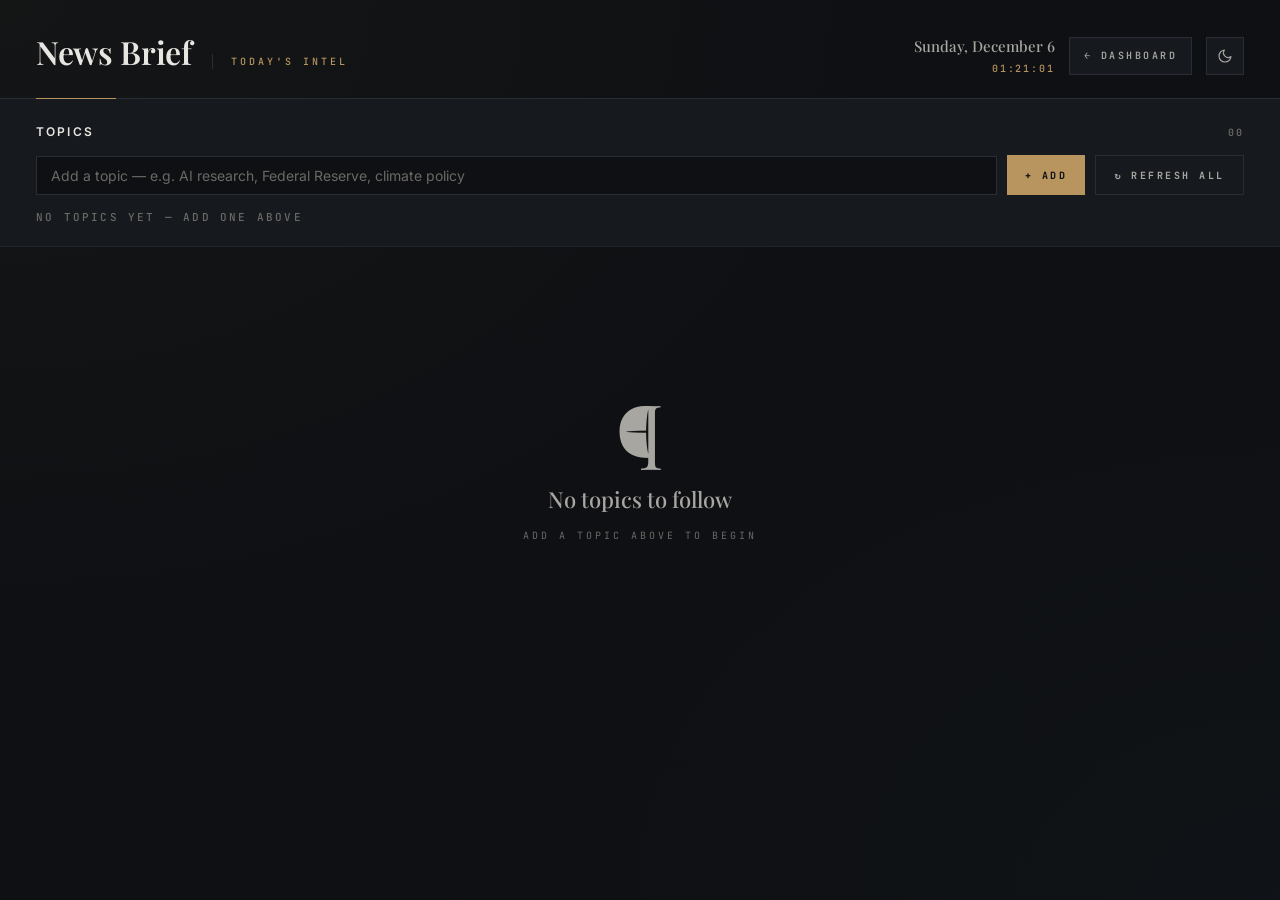
==== apps/news.html @ 4400aa6f "Add News Brief app (apps/news.html)" ====
<!DOCTYPE html>
<html lang="en">
<head>
<meta charset="UTF-8">
<meta name="viewport" content="width=device-width, initial-scale=1.0">
<title>News Brief — Daily Command</title>
<link rel="preconnect" href="https://fonts.googleapis.com">
<link rel="preconnect" href="https://fonts.gstatic.com" crossorigin>
<link href="https://fonts.googleapis.com/css2?family=Playfair+Display:wght@400;500;600;700&family=Inter:wght@300;400;500;600;700;800&family=JetBrains+Mono:wght@400;500;600;700&display=swap" rel="stylesheet">
<style>
  :root, [data-theme="dark"] {
    --bg: #0e1013;
    --bg-panel: #16191d;
    --bg-soft: #1d2126;
    --bg-hover: #22262c;
    --ink: #e8e6e1;
    --ink-soft: #a8a6a1;
    --ink-muted: #6b6966;
    --line: #2a2e34;
    --line-soft: #21252a;
    --accent: #b8945f;
    --accent-dim: #8a6d44;
    --urgent: #9c2b2b;
    --today: #b57832;
    --week: #4a6b50;
    --long: #3d5b7a;
    --body-gradient-1: rgba(184, 148, 95, 0.04);
    --body-gradient-2: rgba(61, 91, 122, 0.03);
  }
  [data-theme="light"] {
    --bg: #f1ece2;
    --bg-panel: #fbf8f1;
    --bg-soft: #e9e3d5;
    --bg-hover: #ded6c4;
    --ink: #1a1614;
    --ink-soft: #4a453e;
    --ink-muted: #8a8680;
    --line: #c8bfae;
    --line-soft: #dcd4c2;
    --accent: #8a6d44;
    --accent-dim: #6b5433;
    --urgent: #8a2424;
    --today: #9a6428;
    --week: #3f5a43;
    --long: #2f4a63;
    --body-gradient-1: rgba(138, 109, 68, 0.05);
    --body-gradient-2: rgba(47, 74, 99, 0.04);
  }

  * { box-sizing: border-box; margin: 0; padding: 0; }
  html, body { min-height: 100%; }
  body {
    font-family: 'Inter', sans-serif;
    background: var(--bg);
    color: var(--ink);
    font-size: 14px;
    line-height: 1.5;
    -webkit-font-smoothing: antialiased;
    background-image:
      radial-gradient(ellipse at top left, var(--body-gradient-1), transparent 50%),
      radial-gradient(ellipse at bottom right, var(--body-gradient-2), transparent 50%);
    transition: background-color 0.3s ease, color 0.3s ease;
  }

  .app { max-width: 1400px; margin: 0 auto; padding: 0; }

  /* ============ Header ============ */
  header {
    display: flex;
    justify-content: space-between;
    align-items: flex-end;
    padding: 28px 36px 22px;
    border-bottom: 1px solid var(--line);
    position: relative;
  }
  header::after {
    content: '';
    position: absolute;
    bottom: -1px; left: 36px;
    width: 80px; height: 1px;
    background: var(--accent);
  }
  .brand { display: flex; align-items: baseline; gap: 20px; }
  .brand-mark {
    font-family: 'Playfair Display', serif;
    font-weight: 600;
    font-size: 32px;
    letter-spacing: -0.01em;
    color: var(--ink);
  }
  .brand-sub {
    font-family: 'JetBrains Mono', monospace;
    font-size: 10px;
    letter-spacing: 0.3em;
    text-transform: uppercase;
    color: var(--accent);
    border-left: 1px solid var(--line);
    padding-left: 18px;
    font-weight: 500;
  }
  .header-right { display: flex; align-items: flex-start; gap: 14px; }
  .header-info { text-align: right; }
  .date-display {
    font-family: 'Playfair Display', serif;
    font-size: 15px;
    font-weight: 500;
    color: var(--ink-soft);
  }
  .time-display {
    font-family: 'JetBrains Mono', monospace;
    font-size: 10px;
    color: var(--accent);
    letter-spacing: 0.18em;
    margin-top: 4px;
    font-weight: 500;
  }
  .back-link, .theme-toggle {
    height: 38px;
    background: var(--bg-panel);
    border: 1px solid var(--line);
    color: var(--ink-soft);
    cursor: pointer;
    display: inline-flex;
    align-items: center;
    transition: all 0.2s;
    flex-shrink: 0;
    margin-top: 2px;
    font-family: 'JetBrains Mono', monospace;
    font-size: 10px;
    letter-spacing: 0.25em;
    text-transform: uppercase;
    font-weight: 600;
    text-decoration: none;
    padding: 0 14px;
  }
  .theme-toggle { width: 38px; padding: 0; justify-content: center; }
  .back-link:hover, .theme-toggle:hover { border-color: var(--accent); color: var(--accent); }
  .theme-toggle svg { width: 16px; height: 16px; stroke-width: 1.75; }
  .icon-sun { display: none; }
  .icon-moon { display: block; }
  [data-theme="light"] .icon-sun { display: block; }
  [data-theme="light"] .icon-moon { display: none; }

  /* ============ Topic Bar ============ */
  .topic-bar {
    padding: 24px 36px 20px;
    border-bottom: 1px solid var(--line-soft);
    background: var(--bg-panel);
  }
  .topic-bar-head {
    display: flex;
    justify-content: space-between;
    align-items: baseline;
    margin-bottom: 14px;
  }
  .topic-bar-title {
    font-family: 'Inter', sans-serif;
    font-size: 12px;
    font-weight: 600;
    letter-spacing: 0.18em;
    text-transform: uppercase;
    color: var(--ink);
  }
  .topic-bar-meta {
    font-family: 'JetBrains Mono', monospace;
    font-size: 10px;
    color: var(--ink-muted);
    letter-spacing: 0.2em;
    text-transform: uppercase;
    font-weight: 600;
  }

  .topic-input-row {
    display: flex;
    align-items: center;
    gap: 10px;
    margin-bottom: 14px;
  }
  .topic-input {
    flex: 1;
    background: var(--bg);
    border: 1px solid var(--line);
    color: var(--ink);
    padding: 10px 14px;
    font-family: 'Inter', sans-serif;
    font-size: 14px;
    outline: none;
    transition: border-color 0.15s;
  }
  .topic-input:focus { border-color: var(--accent); }
  .topic-input::placeholder { color: var(--ink-muted); }

  .topic-add-btn, .refresh-all-btn {
    background: var(--accent);
    color: var(--bg);
    border: none;
    padding: 10px 18px;
    font-family: 'JetBrains Mono', monospace;
    font-size: 10px;
    letter-spacing: 0.25em;
    text-transform: uppercase;
    cursor: pointer;
    font-weight: 700;
    transition: background 0.15s;
    height: 40px;
    white-space: nowrap;
  }
  .topic-add-btn:hover, .refresh-all-btn:hover { background: var(--accent-dim); }
  [data-theme="light"] .topic-add-btn, [data-theme="light"] .refresh-all-btn { color: #fbf8f1; }
  .refresh-all-btn.secondary {
    background: transparent;
    color: var(--ink-soft);
    border: 1px solid var(--line);
  }
  .refresh-all-btn.secondary:hover { background: var(--bg-soft); color: var(--accent); border-color: var(--accent); }
  [data-theme="light"] .refresh-all-btn.secondary { color: var(--ink-soft); }

  .chips {
    display: flex;
    flex-wrap: wrap;
    gap: 8px;
  }
  .chip {
    display: inline-flex;
    align-items: center;
    gap: 8px;
    background: var(--bg);
    border: 1px solid var(--line);
    color: var(--ink-soft);
    padding: 6px 10px 6px 14px;
    font-family: 'Inter', sans-serif;
    font-size: 12px;
    font-weight: 500;
    letter-spacing: 0.02em;
    transition: all 0.15s;
  }
  .chip:hover { border-color: var(--accent-dim); color: var(--ink); }
  .chip-remove {
    background: none;
    border: none;
    color: var(--ink-muted);
    cursor: pointer;
    font-size: 16px;
    line-height: 1;
    padding: 0 2px;
    transition: color 0.15s;
  }
  .chip-remove:hover { color: var(--urgent); }
  .chips-empty {
    font-family: 'JetBrains Mono', monospace;
    font-size: 11px;
    letter-spacing: 0.2em;
    text-transform: uppercase;
    color: var(--ink-muted);
    font-weight: 500;
  }

  /* ============ Feed ============ */
  .feed { padding: 24px 36px 60px; }

  .feed-empty {
    text-align: center;
    padding: 120px 20px;
    color: var(--ink-muted);
  }
  .feed-empty-mark {
    font-family: 'Playfair Display', serif;
    font-size: 72px;
    color: var(--ink-soft);
    margin-bottom: 20px;
    line-height: 1;
  }
  .feed-empty-title {
    font-family: 'Playfair Display', serif;
    font-size: 22px;
    color: var(--ink-soft);
    margin-bottom: 12px;
    font-weight: 500;
  }
  .feed-empty-sub {
    font-family: 'JetBrains Mono', monospace;
    font-size: 10px;
    letter-spacing: 0.3em;
    text-transform: uppercase;
  }

  .topic-section {
    margin-bottom: 36px;
  }
  .topic-section-head {
    display: flex;
    justify-content: space-between;
    align-items: baseline;
    padding-bottom: 12px;
    border-bottom: 1px solid var(--line-soft);
    margin-bottom: 18px;
    position: relative;
  }
  .topic-section-head::after {
    content: '';
    position: absolute;
    bottom: -1px; left: 0;
    width: 40px; height: 1px;
    background: var(--accent);
  }
  .topic-section-title {
    font-family: 'Playfair Display', serif;
    font-size: 24px;
    font-weight: 500;
    color: var(--ink);
    letter-spacing: -0.005em;
  }
  .topic-section-meta {
    font-family: 'JetBrains Mono', monospace;
    font-size: 10px;
    color: var(--ink-muted);
    letter-spacing: 0.2em;
    text-transform: uppercase;
    font-weight: 600;
    display: flex;
    gap: 14px;
    align-items: center;
  }
  .topic-refresh {
    background: none;
    border: 1px solid var(--line);
    color: var(--ink-muted);
    cursor: pointer;
    font-family: 'JetBrains Mono', monospace;
    font-size: 9px;
    letter-spacing: 0.2em;
    padding: 4px 10px;
    text-transform: uppercase;
    font-weight: 600;
    transition: all 0.15s;
  }
  .topic-refresh:hover { color: var(--accent); border-color: var(--accent); }
  .topic-refresh:disabled { opacity: 0.5; cursor: default; }

  .articles-grid {
    display: grid;
    grid-template-columns: repeat(auto-fill, minmax(320px, 1fr));
    gap: 16px;
  }

  .article-card {
    background: var(--bg-panel);
    border: 1px solid var(--line);
    display: flex;
    flex-direction: column;
    transition: all 0.15s;
    overflow: hidden;
    text-decoration: none;
    color: inherit;
    cursor: pointer;
  }
  .article-card:hover {
    border-color: var(--accent-dim);
    transform: translateY(-1px);
    background: var(--bg-soft);
  }

  .article-image {
    width: 100%;
    height: 170px;
    background: var(--bg-hover);
    overflow: hidden;
    flex-shrink: 0;
    position: relative;
  }
  .article-image img {
    width: 100%;
    height: 100%;
    object-fit: cover;
    display: block;
    transition: transform 0.4s ease;
  }
  .article-card:hover .article-image img { transform: scale(1.03); }
  .article-no-image {
    width: 100%;
    height: 60px;
    background: linear-gradient(135deg, var(--bg-panel), var(--bg-soft));
    border-bottom: 1px solid var(--line-soft);
    display: flex;
    align-items: center;
    padding: 0 18px;
    flex-shrink: 0;
  }
  .article-no-image-mark {
    font-family: 'Playfair Display', serif;
    font-size: 24px;
    color: var(--accent);
    opacity: 0.5;
  }

  .article-body {
    padding: 16px 18px 18px;
    display: flex;
    flex-direction: column;
    gap: 8px;
    flex: 1;
  }
  .article-meta {
    display: flex;
    gap: 10px;
    font-family: 'JetBrains Mono', monospace;
    font-size: 9px;
    letter-spacing: 0.2em;
    text-transform: uppercase;
    color: var(--ink-muted);
    font-weight: 600;
  }
  .article-source { color: var(--accent); }
  .article-title {
    font-family: 'Playfair Display', serif;
    font-size: 17px;
    font-weight: 500;
    color: var(--ink);
    line-height: 1.3;
    letter-spacing: -0.005em;
  }
  .article-summary {
    font-size: 13px;
    color: var(--ink-soft);
    line-height: 1.55;
    display: -webkit-box;
    -webkit-line-clamp: 3;
    line-clamp: 3;
    -webkit-box-orient: vertical;
    overflow: hidden;
    margin-top: auto;
  }

  .article-skeleton {
    background: var(--bg-panel);
    border: 1px solid var(--line);
    height: 320px;
    position: relative;
    overflow: hidden;
  }
  .article-skeleton::after {
    content: '';
    position: absolute;
    inset: 0;
    background: linear-gradient(90deg, transparent, var(--bg-hover), transparent);
    animation: shimmer 1.4s infinite;
  }
  @keyframes shimmer { 0% { transform: translateX(-100%); } 100% { transform: translateX(100%); } }

  .topic-error, .topic-empty {
    padding: 24px 20px;
    text-align: center;
    color: var(--ink-muted);
    font-family: 'JetBrains Mono', monospace;
    font-size: 10px;
    letter-spacing: 0.2em;
    text-transform: uppercase;
    font-weight: 500;
    border: 1px dashed var(--line);
    background: var(--bg-panel);
  }
  .topic-error { color: var(--urgent); border-color: var(--urgent); }

  /* ============ Scrollbar ============ */
  ::-webkit-scrollbar { width: 8px; height: 8px; }
  ::-webkit-scrollbar-track { background: var(--bg); }
  ::-webkit-scrollbar-thumb { background: var(--line); }
  ::-webkit-scrollbar-thumb:hover { background: var(--accent-dim); }

  /* ============ Responsive ============ */
  @media (max-width: 800px) {
    header, .topic-bar, .feed { padding-left: 20px; padding-right: 20px; }
    header::after { left: 20px; }
    .topic-input-row { flex-wrap: wrap; }
    .articles-grid { grid-template-columns: 1fr; }
  }
  @media (max-width: 600px) {
    header { flex-direction: column; align-items: flex-start; gap: 14px; }
  }
</style>
</head>
<body>
<div class="app">
  <header>
    <div class="brand">
      <div class="brand-mark">News Brief</div>
      <div class="brand-sub">Today's Intel</div>
    </div>
    <div class="header-right">
      <div class="header-info">
        <div class="date-display" id="dateDisplay">—</div>
        <div class="time-display" id="timeDisplay">—</div>
      </div>
      <a href="../index.html" class="back-link" title="Return to dashboard">← Dashboard</a>
      <button class="theme-toggle" id="themeToggle" title="Toggle theme" aria-label="Toggle theme">
        <svg class="icon-moon" viewBox="0 0 24 24" fill="none" stroke="currentColor" stroke-linecap="round" stroke-linejoin="round"><path d="M21 12.79A9 9 0 1 1 11.21 3 7 7 0 0 0 21 12.79z"></path></svg>
        <svg class="icon-sun" viewBox="0 0 24 24" fill="none" stroke="currentColor" stroke-linecap="round" stroke-linejoin="round"><circle cx="12" cy="12" r="4"></circle><path d="M12 2v2M12 20v2M4.93 4.93l1.41 1.41M17.66 17.66l1.41 1.41M2 12h2M20 12h2M4.93 19.07l1.41-1.41M17.66 6.34l1.41-1.41"></path></svg>
      </button>
    </div>
  </header>

  <section class="topic-bar">
    <div class="topic-bar-head">
      <div class="topic-bar-title">Topics</div>
      <div class="topic-bar-meta" id="topicCount">00</div>
    </div>
    <div class="topic-input-row">
      <input type="text" class="topic-input" id="topicInput" placeholder="Add a topic — e.g. AI research, Federal Reserve, climate policy">
      <button class="topic-add-btn" id="topicAddBtn">+ Add</button>
      <button class="refresh-all-btn secondary" id="refreshAllBtn" title="Refresh all topics">↻ Refresh All</button>
    </div>
    <div class="chips" id="chips">
      <div class="chips-empty">No topics yet — add one above</div>
    </div>
  </section>

  <section class="feed" id="feed">
    <div class="feed-empty">
      <div class="feed-empty-mark">¶</div>
      <div class="feed-empty-title">No topics to follow</div>
      <div class="feed-empty-sub">Add a topic above to begin</div>
    </div>
  </section>
</div>

<script>
// ============ Storage ============
const STATE_KEY = 'news-brief-state-v1';
const THEME_KEY = 'daily-command-theme';
const CACHE_TTL_MS = 15 * 60 * 1000; // 15 minutes
const TODAY_WINDOW_MS = 24 * 60 * 60 * 1000; // last 24h counts as "today"

const storage = {
  get(key) { try { return localStorage.getItem(key); } catch (e) { return null; } },
  set(key, value) { try { localStorage.setItem(key, value); } catch (e) {} }
};

// ============ State ============
// state.topics: string[]
// state.cache: { [topic]: { items: Article[], fetchedAt: ISO, error?: string } }
let state = { topics: [], cache: {} };

function loadState() {
  const raw = storage.get(STATE_KEY);
  if (!raw) return;
  try {
    const parsed = JSON.parse(raw);
    if (parsed && Array.isArray(parsed.topics)) {
      state.topics = parsed.topics;
      state.cache = parsed.cache || {};
    }
  } catch (e) {}
}

function saveState() { storage.set(STATE_KEY, JSON.stringify(state)); }

// ============ Theme ============
function initTheme() {
  const saved = storage.get(THEME_KEY) || 'dark';
  document.documentElement.setAttribute('data-theme', saved);
}
document.getElementById('themeToggle').addEventListener('click', () => {
  const cur = document.documentElement.getAttribute('data-theme') || 'dark';
  const next = cur === 'dark' ? 'light' : 'dark';
  document.documentElement.setAttribute('data-theme', next);
  storage.set(THEME_KEY, next);
});

// ============ Clock ============
function updateClock() {
  const now = new Date();
  document.getElementById('dateDisplay').textContent = now.toLocaleDateString('en-US', { weekday: 'long', month: 'long', day: 'numeric' });
  document.getElementById('timeDisplay').textContent = now.toLocaleTimeString('en-US', { hour: '2-digit', minute: '2-digit', second: '2-digit', hour12: false });
}

// ============ Utilities ============
function esc(s) { return String(s).replace(/[&<>"']/g, c => ({'&':'&amp;','<':'&lt;','>':'&gt;','"':'&quot;',"'":'&#39;'})[c]); }

function stripHtml(html) {
  const d = document.createElement('div');
  d.innerHTML = html || '';
  return (d.textContent || '').replace(/\s+/g, ' ').trim();
}

function formatRelative(iso) {
  const diff = Date.now() - new Date(iso).getTime();
  const min = Math.floor(diff / 60000);
  if (min < 1) return 'Just now';
  if (min < 60) return `${min}m ago`;
  const hr = Math.floor(min / 60);
  if (hr < 24) return `${hr}h ago`;
  const day = Math.floor(hr / 24);
  return `${day}d ago`;
}

// Google News titles end with " - Source Name"
function splitTitleSource(title) {
  const m = (title || '').match(/^(.*?)\s+[-–—]\s+([^-–—]+)$/);
  if (m) return { title: m[1].trim(), source: m[2].trim() };
  return { title: title || '', source: '' };
}

function extractImage(item) {
  if (item.thumbnail && /^https?:/.test(item.thumbnail)) return item.thumbnail;
  if (item.enclosure && item.enclosure.link && /^https?:/.test(item.enclosure.link)) return item.enclosure.link;
  // Try to find an <img src="..."> in description HTML
  const html = item.description || item.content || '';
  const m = html.match(/<img[^>]+src=["']([^"']+)["']/i);
  if (m) return m[1];
  return null;
}

function normalizeItem(raw) {
  const { title, source } = splitTitleSource(raw.title);
  const summary = stripHtml(raw.description).slice(0, 260);
  return {
    title,
    source,
    summary,
    link: raw.link,
    pubDate: raw.pubDate || null,
    image: extractImage(raw),
    guid: raw.guid || raw.link,
  };
}

function isWithinLast24h(iso) {
  if (!iso) return false;
  const t = new Date(iso).getTime();
  if (isNaN(t)) return false;
  return (Date.now() - t) < TODAY_WINDOW_MS;
}

// ============ Fetch (RSS2JSON -> Google News RSS) ============
async function fetchTopic(topic) {
  const q = encodeURIComponent(topic);
  const googleNewsUrl = `https://news.google.com/rss/search?q=${q}&hl=en-US&gl=US&ceid=US:en`;
  const apiUrl = `https://api.rss2json.com/v1/api.json?rss_url=${encodeURIComponent(googleNewsUrl)}&count=30`;

  const res = await fetch(apiUrl);
  if (!res.ok) throw new Error(`HTTP ${res.status}`);
  const data = await res.json();
  if (data.status !== 'ok') throw new Error(data.message || 'Feed error');

  return (data.items || []).map(normalizeItem).filter(i => isWithinLast24h(i.pubDate));
}

async function refreshTopic(topic, force = false) {
  const entry = state.cache[topic];
  const fresh = entry && entry.fetchedAt && (Date.now() - new Date(entry.fetchedAt).getTime() < CACHE_TTL_MS);
  if (fresh && !force && entry.items && !entry.error) return;

  state.cache[topic] = { ...(entry || {}), loading: true, error: null };
  renderFeed();

  try {
    const items = await fetchTopic(topic);
    state.cache[topic] = { items, fetchedAt: new Date().toISOString(), loading: false };
  } catch (e) {
    state.cache[topic] = {
      items: entry?.items || [],
      fetchedAt: entry?.fetchedAt || null,
      loading: false,
      error: e.message || 'Failed to load',
    };
  }
  saveState();
  renderFeed();
}

async function refreshAll(force = false) {
  await Promise.all(state.topics.map(t => refreshTopic(t, force)));
}

// ============ Render: topic chips ============
function renderChips() {
  const chipsEl = document.getElementById('chips');
  document.getElementById('topicCount').textContent = String(state.topics.length).padStart(2, '0');
  if (state.topics.length === 0) {
    chipsEl.innerHTML = '<div class="chips-empty">No topics yet — add one above</div>';
    return;
  }
  chipsEl.innerHTML = state.topics.map(t => `
    <div class="chip" data-topic="${esc(t)}">
      <span>${esc(t)}</span>
      <button class="chip-remove" data-action="remove" title="Remove">×</button>
    </div>
  `).join('');
  chipsEl.querySelectorAll('.chip-remove').forEach(btn => {
    btn.addEventListener('click', () => {
      const topic = btn.closest('.chip').dataset.topic;
      removeTopic(topic);
    });
  });
}

// ============ Render: feed ============
function renderFeed() {
  const feedEl = document.getElementById('feed');

  if (state.topics.length === 0) {
    feedEl.innerHTML = `
      <div class="feed-empty">
        <div class="feed-empty-mark">¶</div>
        <div class="feed-empty-title">No topics to follow</div>
        <div class="feed-empty-sub">Add a topic above to begin</div>
      </div>`;
    return;
  }

  feedEl.innerHTML = state.topics.map(topic => {
    const entry = state.cache[topic] || {};
    const items = entry.items || [];
    const statusMeta = entry.loading
      ? 'Loading…'
      : entry.error
        ? `Error · ${esc(entry.error)}`
        : entry.fetchedAt
          ? `Refreshed ${formatRelative(entry.fetchedAt)}`
          : 'Not loaded';

    let inner;
    if (entry.loading && items.length === 0) {
      inner = `<div class="articles-grid">${Array(3).fill('<div class="article-skeleton"></div>').join('')}</div>`;
    } else if (entry.error && items.length === 0) {
      inner = `<div class="topic-error">Could not load — ${esc(entry.error)}</div>`;
    } else if (items.length === 0) {
      inner = `<div class="topic-empty">No articles today for this topic</div>`;
    } else {
      inner = `<div class="articles-grid">${items.map(renderArticle).join('')}</div>`;
    }

    return `
      <section class="topic-section" data-topic="${esc(topic)}">
        <div class="topic-section-head">
          <div class="topic-section-title">${esc(topic)}</div>
          <div class="topic-section-meta">
            <span>${String(items.length).padStart(2, '0')} articles · ${statusMeta}</span>
            <button class="topic-refresh" data-refresh="${esc(topic)}" ${entry.loading ? 'disabled' : ''}>↻ Refresh</button>
          </div>
        </div>
        ${inner}
      </section>
    `;
  }).join('');

  feedEl.querySelectorAll('.topic-refresh').forEach(btn => {
    btn.addEventListener('click', () => refreshTopic(btn.dataset.refresh, true));
  });
}

function renderArticle(article) {
  const meta = [article.source, article.pubDate ? formatRelative(article.pubDate) : null].filter(Boolean);
  const imageBlock = article.image
    ? `<div class="article-image"><img src="${esc(article.image)}" alt="" loading="lazy" onerror="this.parentElement.outerHTML='<div class=&quot;article-no-image&quot;><span class=&quot;article-no-image-mark&quot;>¶</span></div>'"></div>`
    : `<div class="article-no-image"><span class="article-no-image-mark">¶</span></div>`;
  return `
    <a class="article-card" href="${esc(article.link)}" target="_blank" rel="noopener noreferrer">
      ${imageBlock}
      <div class="article-body">
        <div class="article-meta">
          ${meta.map((m, i) => `<span class="${i === 0 ? 'article-source' : 'article-time'}">${esc(m)}</span>`).join('')}
        </div>
        <div class="article-title">${esc(article.title)}</div>
        ${article.summary ? `<div class="article-summary">${esc(article.summary)}</div>` : ''}
      </div>
    </a>
  `;
}

// ============ Topic Operations ============
function normalizeTopicText(t) { return (t || '').trim().replace(/\s+/g, ' '); }

function addTopic(raw) {
  const topic = normalizeTopicText(raw);
  if (!topic) return;
  if (state.topics.some(t => t.toLowerCase() === topic.toLowerCase())) return;
  state.topics.push(topic);
  saveState();
  renderChips();
  renderFeed();
  refreshTopic(topic, true);
}

function removeTopic(topic) {
  state.topics = state.topics.filter(t => t !== topic);
  delete state.cache[topic];
  saveState();
  renderChips();
  renderFeed();
}

// ============ Input Handlers ============
const topicInput = document.getElementById('topicInput');
const topicAddBtn = document.getElementById('topicAddBtn');
const refreshAllBtn = document.getElementById('refreshAllBtn');

topicAddBtn.addEventListener('click', () => {
  addTopic(topicInput.value);
  topicInput.value = '';
  topicInput.focus();
});
topicInput.addEventListener('keydown', e => {
  if (e.key === 'Enter') { addTopic(topicInput.value); topicInput.value = ''; }
});
refreshAllBtn.addEventListener('click', () => refreshAll(true));

// Cross-tab sync
window.addEventListener('storage', e => {
  if (e.key === THEME_KEY && e.newValue) document.documentElement.setAttribute('data-theme', e.newValue);
  if (e.key === STATE_KEY) { loadState(); renderChips(); renderFeed(); }
});

// ============ Init ============
function init() {
  initTheme();
  loadState();
  renderChips();
  renderFeed();
  updateClock();
  setInterval(updateClock, 1000);
  // On load, refresh any topics with stale or missing cache
  refreshAll(false);
}
init();
</script>
</body>
</html>
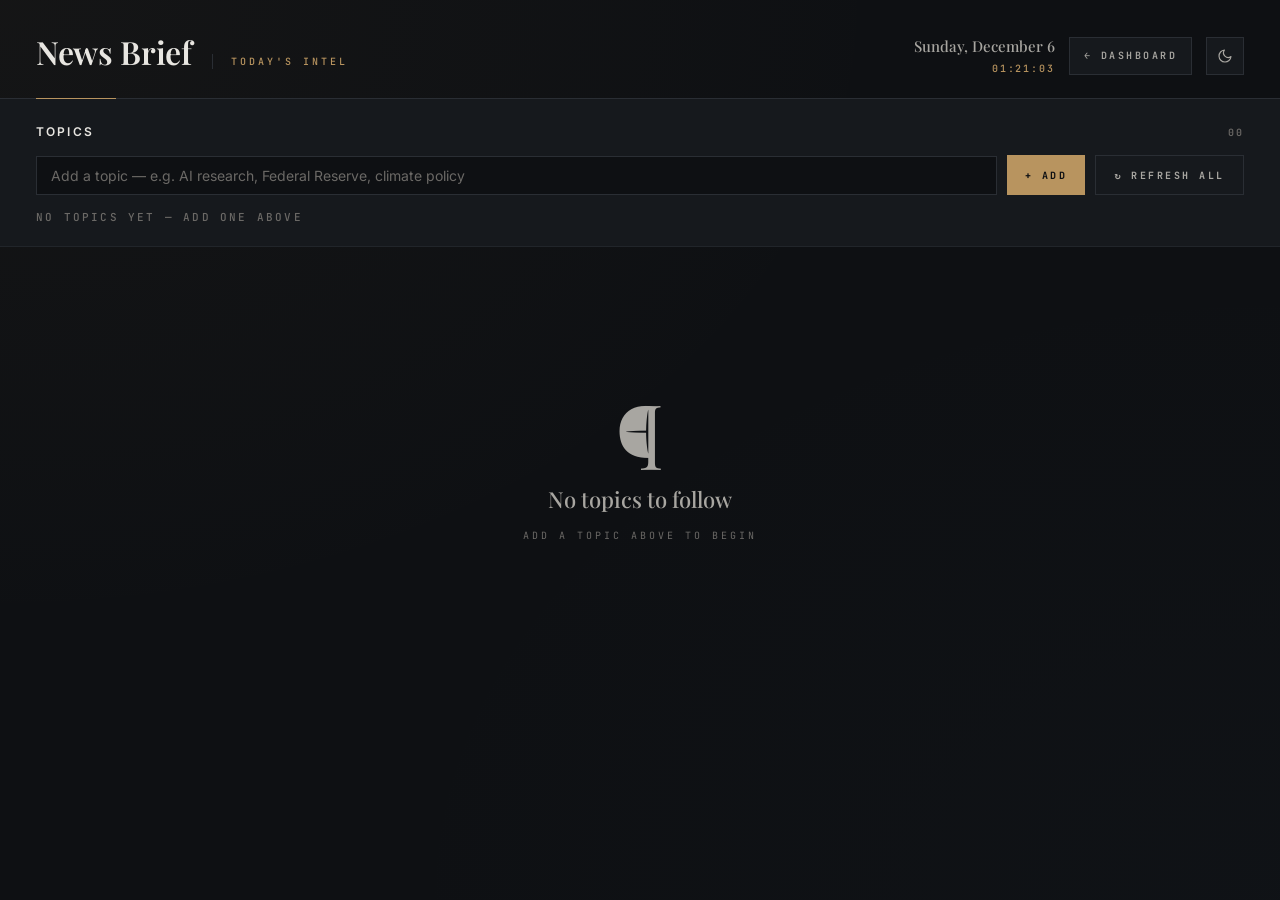
==== commit a633a2a7: "Fix 422 error: remove paid-only count param from RSS2JSON URL" ====
--- a/apps/news.html
+++ b/apps/news.html
@@ -635,7 +635,7 @@
 async function fetchTopic(topic) {
   const q = encodeURIComponent(topic);
   const googleNewsUrl = `https://news.google.com/rss/search?q=${q}&hl=en-US&gl=US&ceid=US:en`;
-  const apiUrl = `https://api.rss2json.com/v1/api.json?rss_url=${encodeURIComponent(googleNewsUrl)}&count=30`;
+  const apiUrl = `https://api.rss2json.com/v1/api.json?rss_url=${encodeURIComponent(googleNewsUrl)}`;
 
   const res = await fetch(apiUrl);
   if (!res.ok) throw new Error(`HTTP ${res.status}`);
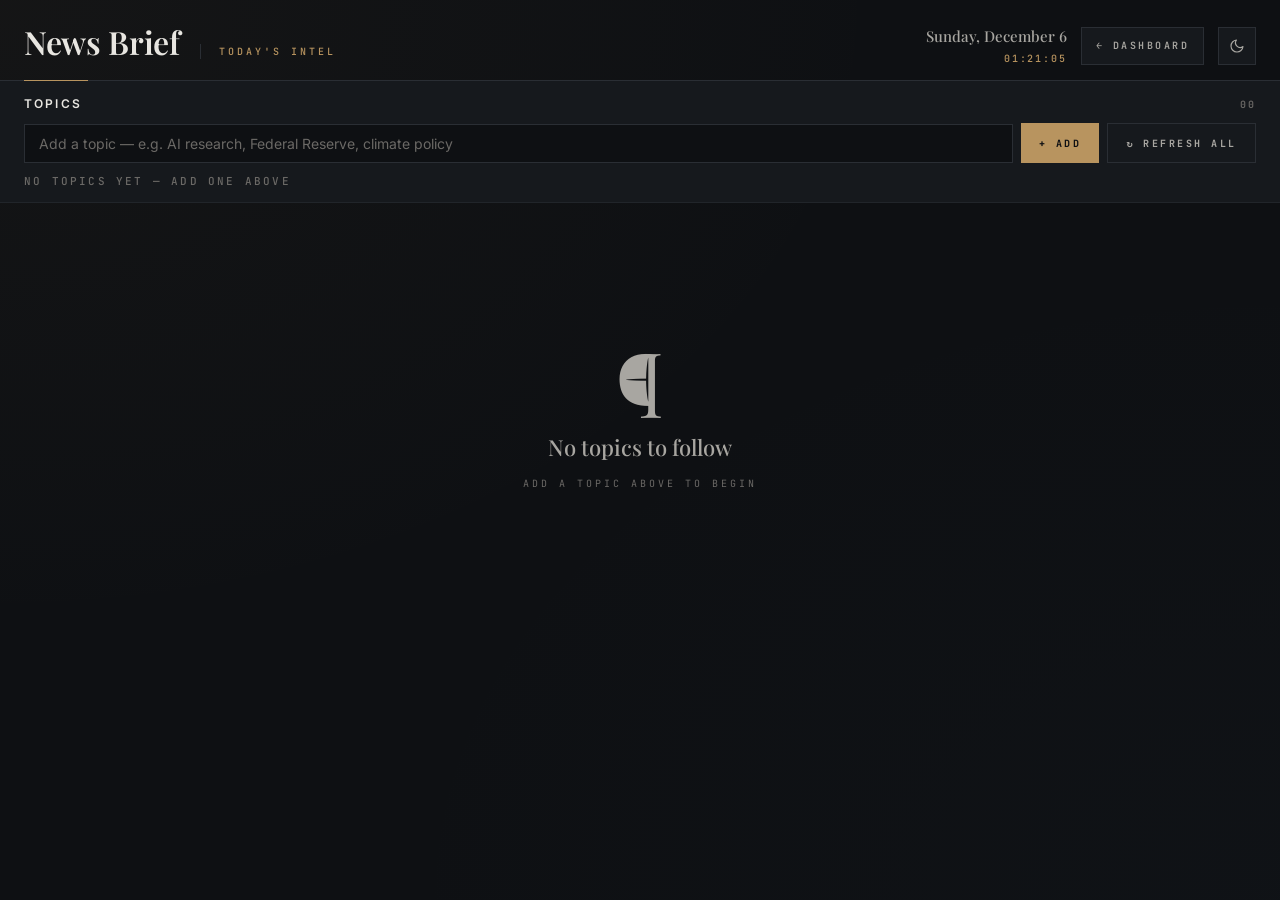
==== commit 9b41a02a: "News feed: top 4 per topic with show-all toggle, outlet-tier ranking, text-only compact cards" ====
--- a/apps/news.html
+++ b/apps/news.html
@@ -69,15 +69,15 @@
     display: flex;
     justify-content: space-between;
     align-items: flex-end;
-    padding: 28px 36px 22px;
+    padding: 18px 24px 14px;
     border-bottom: 1px solid var(--line);
     position: relative;
   }
   header::after {
     content: '';
     position: absolute;
-    bottom: -1px; left: 36px;
-    width: 80px; height: 1px;
+    bottom: -1px; left: 24px;
+    width: 64px; height: 1px;
     background: var(--accent);
   }
   .brand { display: flex; align-items: baseline; gap: 20px; }
@@ -143,7 +143,7 @@
 
   /* ============ Topic Bar ============ */
   .topic-bar {
-    padding: 24px 36px 20px;
+    padding: 14px 24px 12px;
     border-bottom: 1px solid var(--line-soft);
     background: var(--bg-panel);
   }
@@ -151,7 +151,7 @@
     display: flex;
     justify-content: space-between;
     align-items: baseline;
-    margin-bottom: 14px;
+    margin-bottom: 10px;
   }
   .topic-bar-title {
     font-family: 'Inter', sans-serif;
@@ -173,8 +173,8 @@
   .topic-input-row {
     display: flex;
     align-items: center;
-    gap: 10px;
-    margin-bottom: 14px;
+    gap: 8px;
+    margin-bottom: 10px;
   }
   .topic-input {
     flex: 1;
@@ -256,7 +256,7 @@
   }
 
   /* ============ Feed ============ */
-  .feed { padding: 24px 36px 60px; }
+  .feed { padding: 16px 24px 40px; }
 
   .feed-empty {
     text-align: center;
@@ -285,15 +285,15 @@
   }
 
   .topic-section {
-    margin-bottom: 36px;
+    margin-bottom: 20px;
   }
   .topic-section-head {
     display: flex;
     justify-content: space-between;
     align-items: baseline;
-    padding-bottom: 12px;
+    padding-bottom: 8px;
     border-bottom: 1px solid var(--line-soft);
-    margin-bottom: 18px;
+    margin-bottom: 12px;
     position: relative;
   }
   .topic-section-head::after {
@@ -305,7 +305,7 @@
   }
   .topic-section-title {
     font-family: 'Playfair Display', serif;
-    font-size: 24px;
+    font-size: 20px;
     font-weight: 500;
     color: var(--ink);
     letter-spacing: -0.005em;
@@ -339,73 +339,37 @@
 
   .articles-grid {
     display: grid;
-    grid-template-columns: repeat(auto-fill, minmax(320px, 1fr));
-    gap: 16px;
+    grid-template-columns: repeat(auto-fill, minmax(300px, 1fr));
+    gap: 10px;
   }
 
   .article-card {
     background: var(--bg-panel);
     border: 1px solid var(--line);
+    border-left: 2px solid var(--line);
+    padding: 10px 14px 12px;
     display: flex;
     flex-direction: column;
+    gap: 6px;
     transition: all 0.15s;
-    overflow: hidden;
     text-decoration: none;
     color: inherit;
     cursor: pointer;
   }
   .article-card:hover {
     border-color: var(--accent-dim);
-    transform: translateY(-1px);
+    border-left-color: var(--accent);
     background: var(--bg-soft);
   }
-
-  .article-image {
-    width: 100%;
-    height: 170px;
-    background: var(--bg-hover);
-    overflow: hidden;
-    flex-shrink: 0;
-    position: relative;
-  }
-  .article-image img {
-    width: 100%;
-    height: 100%;
-    object-fit: cover;
-    display: block;
-    transition: transform 0.4s ease;
-  }
-  .article-card:hover .article-image img { transform: scale(1.03); }
-  .article-no-image {
-    width: 100%;
-    height: 60px;
-    background: linear-gradient(135deg, var(--bg-panel), var(--bg-soft));
-    border-bottom: 1px solid var(--line-soft);
-    display: flex;
-    align-items: center;
-    padding: 0 18px;
-    flex-shrink: 0;
-  }
-  .article-no-image-mark {
-    font-family: 'Playfair Display', serif;
-    font-size: 24px;
-    color: var(--accent);
-    opacity: 0.5;
-  }
-
-  .article-body {
-    padding: 16px 18px 18px;
-    display: flex;
-    flex-direction: column;
-    gap: 8px;
-    flex: 1;
-  }
+  .article-card[data-tier="1"] { border-left-color: var(--accent); }
+  .article-card[data-tier="2"] { border-left-color: var(--accent-dim); }
+
   .article-meta {
     display: flex;
-    gap: 10px;
+    gap: 8px;
     font-family: 'JetBrains Mono', monospace;
     font-size: 9px;
-    letter-spacing: 0.2em;
+    letter-spacing: 0.18em;
     text-transform: uppercase;
     color: var(--ink-muted);
     font-weight: 600;
@@ -413,28 +377,50 @@
   .article-source { color: var(--accent); }
   .article-title {
     font-family: 'Playfair Display', serif;
-    font-size: 17px;
+    font-size: 15px;
     font-weight: 500;
     color: var(--ink);
     line-height: 1.3;
     letter-spacing: -0.005em;
   }
   .article-summary {
-    font-size: 13px;
+    font-size: 12.5px;
     color: var(--ink-soft);
-    line-height: 1.55;
+    line-height: 1.5;
     display: -webkit-box;
-    -webkit-line-clamp: 3;
-    line-clamp: 3;
+    -webkit-line-clamp: 2;
+    line-clamp: 2;
     -webkit-box-orient: vertical;
     overflow: hidden;
-    margin-top: auto;
+  }
+
+  .show-all-wrap {
+    text-align: center;
+    margin-top: 12px;
+  }
+  .show-all-btn {
+    background: transparent;
+    border: 1px solid var(--line);
+    color: var(--ink-soft);
+    font-family: 'JetBrains Mono', monospace;
+    font-size: 10px;
+    letter-spacing: 0.22em;
+    text-transform: uppercase;
+    padding: 8px 22px;
+    cursor: pointer;
+    transition: all 0.15s;
+    font-weight: 600;
+  }
+  .show-all-btn:hover {
+    color: var(--accent);
+    border-color: var(--accent);
+    background: var(--bg-soft);
   }
 
   .article-skeleton {
     background: var(--bg-panel);
     border: 1px solid var(--line);
-    height: 320px;
+    height: 90px;
     position: relative;
     overflow: hidden;
   }
@@ -469,8 +455,8 @@
 
   /* ============ Responsive ============ */
   @media (max-width: 800px) {
-    header, .topic-bar, .feed { padding-left: 20px; padding-right: 20px; }
-    header::after { left: 20px; }
+    header, .topic-bar, .feed { padding-left: 16px; padding-right: 16px; }
+    header::after { left: 16px; }
     .topic-input-row { flex-wrap: wrap; }
     .articles-grid { grid-template-columns: 1fr; }
   }
@@ -539,6 +525,9 @@
 // state.topics: string[]
 // state.cache: { [topic]: { items: Article[], fetchedAt: ISO, error?: string } }
 let state = { topics: [], cache: {} };
+// Per-topic expansion state — in-memory only (resets on reload)
+const expandedTopics = new Set();
+const INITIAL_LIMIT = 4;
 
 function loadState() {
   const raw = storage.get(STATE_KEY);
@@ -600,26 +589,63 @@
   return { title: title || '', source: '' };
 }
 
-function extractImage(item) {
-  if (item.thumbnail && /^https?:/.test(item.thumbnail)) return item.thumbnail;
-  if (item.enclosure && item.enclosure.link && /^https?:/.test(item.enclosure.link)) return item.enclosure.link;
-  // Try to find an <img src="..."> in description HTML
-  const html = item.description || item.content || '';
-  const m = html.match(/<img[^>]+src=["']([^"']+)["']/i);
-  if (m) return m[1];
-  return null;
+// ============ Outlet Tiers (for ranking) ============
+const OUTLET_TIER_1 = [
+  'reuters', 'bloomberg', 'associated press', 'ap news', 'ap',
+  'the new york times', 'nytimes', 'new york times',
+  'wall street journal', 'wsj',
+  'financial times', 'the economist',
+  'the washington post', 'washington post',
+  'bbc', 'bbc news'
+];
+const OUTLET_TIER_2 = [
+  'cnn', 'nbc news', 'cbs news', 'abc news', 'npr', 'cnbc', 'pbs',
+  'the guardian', 'the atlantic', 'axios', 'politico', 'the hill',
+  'time', 'newsweek', 'forbes', 'fortune', 'usa today',
+  "barron's", 'barrons', 'the telegraph', 'the independent',
+  'los angeles times', 'la times', 'nature', 'science magazine'
+];
+const OUTLET_TIER_3 = [
+  'business insider', 'vox', 'the verge', 'techcrunch',
+  'wired', 'engadget', 'ars technica', 'the information',
+  'quartz', 'mashable', 'cnet', 'zdnet', 'fast company',
+  'variety', 'the hollywood reporter', 'espn', 'bbc sport'
+];
+
+function outletTier(source) {
+  if (!source) return 4;
+  const s = source.toLowerCase().trim();
+  if (OUTLET_TIER_1.some(n => s.includes(n))) return 1;
+  if (OUTLET_TIER_2.some(n => s.includes(n))) return 2;
+  if (OUTLET_TIER_3.some(n => s.includes(n))) return 3;
+  return 4;
+}
+
+// Rank: (1) outlet tier ascending, (2) topic keywords matching title,
+// (3) recency descending
+function rankArticles(items, topic) {
+  const topicWords = (topic || '').toLowerCase().split(/\s+/).filter(w => w.length > 2);
+  const score = (a) => {
+    const tier = outletTier(a.source);
+    const title = (a.title || '').toLowerCase();
+    const matched = topicWords.filter(w => title.includes(w)).length;
+    const matchBonus = topicWords.length > 0 ? (matched / topicWords.length) : 0;
+    const ageMin = a.pubDate ? (Date.now() - new Date(a.pubDate).getTime()) / 60000 : 1440;
+    // Lower score = higher priority
+    return (tier * 1000) - (matchBonus * 100) + Math.min(ageMin, 1440) / 10;
+  };
+  return items.slice().sort((a, b) => score(a) - score(b));
 }
 
 function normalizeItem(raw) {
   const { title, source } = splitTitleSource(raw.title);
-  const summary = stripHtml(raw.description).slice(0, 260);
+  const summary = stripHtml(raw.description).slice(0, 220);
   return {
     title,
     source,
     summary,
     link: raw.link,
     pubDate: raw.pubDate || null,
-    image: extractImage(raw),
     guid: raw.guid || raw.link,
   };
 }
@@ -710,7 +736,12 @@
 
   feedEl.innerHTML = state.topics.map(topic => {
     const entry = state.cache[topic] || {};
-    const items = entry.items || [];
+    const rawItems = entry.items || [];
+    const ranked = rankArticles(rawItems, topic);
+    const expanded = expandedTopics.has(topic);
+    const visible = expanded ? ranked : ranked.slice(0, INITIAL_LIMIT);
+    const hiddenCount = Math.max(0, ranked.length - INITIAL_LIMIT);
+
     const statusMeta = entry.loading
       ? 'Loading…'
       : entry.error
@@ -720,14 +751,18 @@
           : 'Not loaded';
 
     let inner;
-    if (entry.loading && items.length === 0) {
-      inner = `<div class="articles-grid">${Array(3).fill('<div class="article-skeleton"></div>').join('')}</div>`;
-    } else if (entry.error && items.length === 0) {
+    if (entry.loading && ranked.length === 0) {
+      inner = `<div class="articles-grid">${Array(4).fill('<div class="article-skeleton"></div>').join('')}</div>`;
+    } else if (entry.error && ranked.length === 0) {
       inner = `<div class="topic-error">Could not load — ${esc(entry.error)}</div>`;
-    } else if (items.length === 0) {
+    } else if (ranked.length === 0) {
       inner = `<div class="topic-empty">No articles today for this topic</div>`;
     } else {
-      inner = `<div class="articles-grid">${items.map(renderArticle).join('')}</div>`;
+      const cards = `<div class="articles-grid">${visible.map(a => renderArticle(a, topic)).join('')}</div>`;
+      const toggle = hiddenCount > 0
+        ? `<div class="show-all-wrap"><button class="show-all-btn" data-toggle="${esc(topic)}">${expanded ? '▲ Show Less' : `▼ Show All (${hiddenCount} more)`}</button></div>`
+        : '';
+      inner = cards + toggle;
     }
 
     return `
@@ -735,7 +770,7 @@
         <div class="topic-section-head">
           <div class="topic-section-title">${esc(topic)}</div>
           <div class="topic-section-meta">
-            <span>${String(items.length).padStart(2, '0')} articles · ${statusMeta}</span>
+            <span>${String(ranked.length).padStart(2, '0')} articles · ${statusMeta}</span>
             <button class="topic-refresh" data-refresh="${esc(topic)}" ${entry.loading ? 'disabled' : ''}>↻ Refresh</button>
           </div>
         </div>
@@ -747,23 +782,26 @@
   feedEl.querySelectorAll('.topic-refresh').forEach(btn => {
     btn.addEventListener('click', () => refreshTopic(btn.dataset.refresh, true));
   });
+  feedEl.querySelectorAll('.show-all-btn').forEach(btn => {
+    btn.addEventListener('click', () => {
+      const t = btn.dataset.toggle;
+      if (expandedTopics.has(t)) expandedTopics.delete(t);
+      else expandedTopics.add(t);
+      renderFeed();
+    });
+  });
 }
 
 function renderArticle(article) {
+  const tier = outletTier(article.source);
   const meta = [article.source, article.pubDate ? formatRelative(article.pubDate) : null].filter(Boolean);
-  const imageBlock = article.image
-    ? `<div class="article-image"><img src="${esc(article.image)}" alt="" loading="lazy" onerror="this.parentElement.outerHTML='<div class=&quot;article-no-image&quot;><span class=&quot;article-no-image-mark&quot;>¶</span></div>'"></div>`
-    : `<div class="article-no-image"><span class="article-no-image-mark">¶</span></div>`;
   return `
-    <a class="article-card" href="${esc(article.link)}" target="_blank" rel="noopener noreferrer">
-      ${imageBlock}
-      <div class="article-body">
-        <div class="article-meta">
-          ${meta.map((m, i) => `<span class="${i === 0 ? 'article-source' : 'article-time'}">${esc(m)}</span>`).join('')}
-        </div>
-        <div class="article-title">${esc(article.title)}</div>
-        ${article.summary ? `<div class="article-summary">${esc(article.summary)}</div>` : ''}
+    <a class="article-card" data-tier="${tier}" href="${esc(article.link)}" target="_blank" rel="noopener noreferrer">
+      <div class="article-meta">
+        ${meta.map((m, i) => `<span class="${i === 0 ? 'article-source' : 'article-time'}">${esc(m)}</span>`).join('')}
       </div>
+      <div class="article-title">${esc(article.title)}</div>
+      ${article.summary ? `<div class="article-summary">${esc(article.summary)}</div>` : ''}
     </a>
   `;
 }
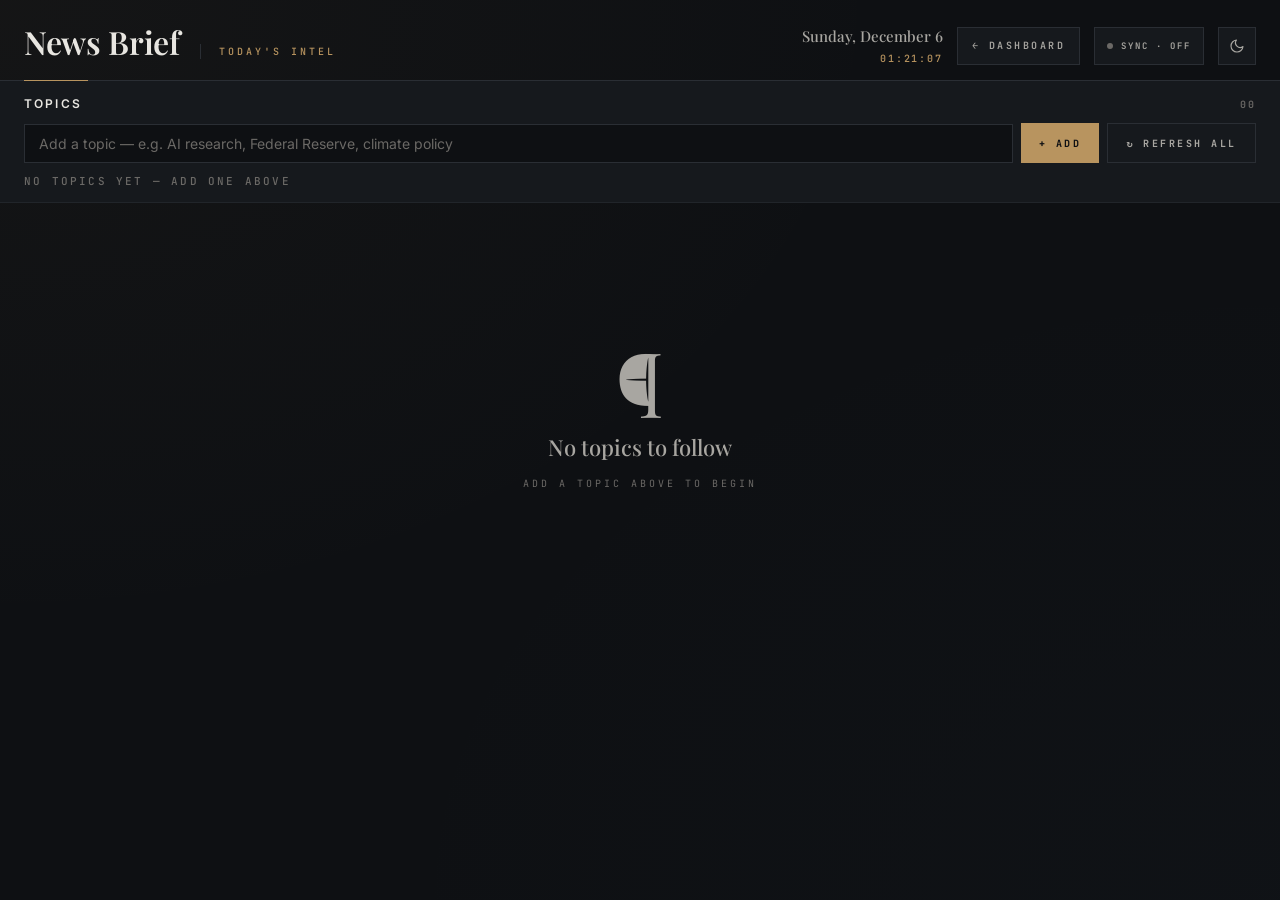
==== commit 3875d882: "Add cloud sync via private GitHub Gist (PAT with gist scope)" ====
--- a/apps/news.html
+++ b/apps/news.html
@@ -509,6 +509,7 @@
   </section>
 </div>
 
+<script src="../sync.js"></script>
 <script>
 // ============ Storage ============
 const STATE_KEY = 'news-brief-state-v1';
@@ -850,7 +851,10 @@
 });
 
 // ============ Init ============
-function init() {
+async function init() {
+  if (window.cloudSync && window.cloudSync.ready) {
+    try { await window.cloudSync.ready; } catch (e) {}
+  }
   initTheme();
   loadState();
   renderChips();
